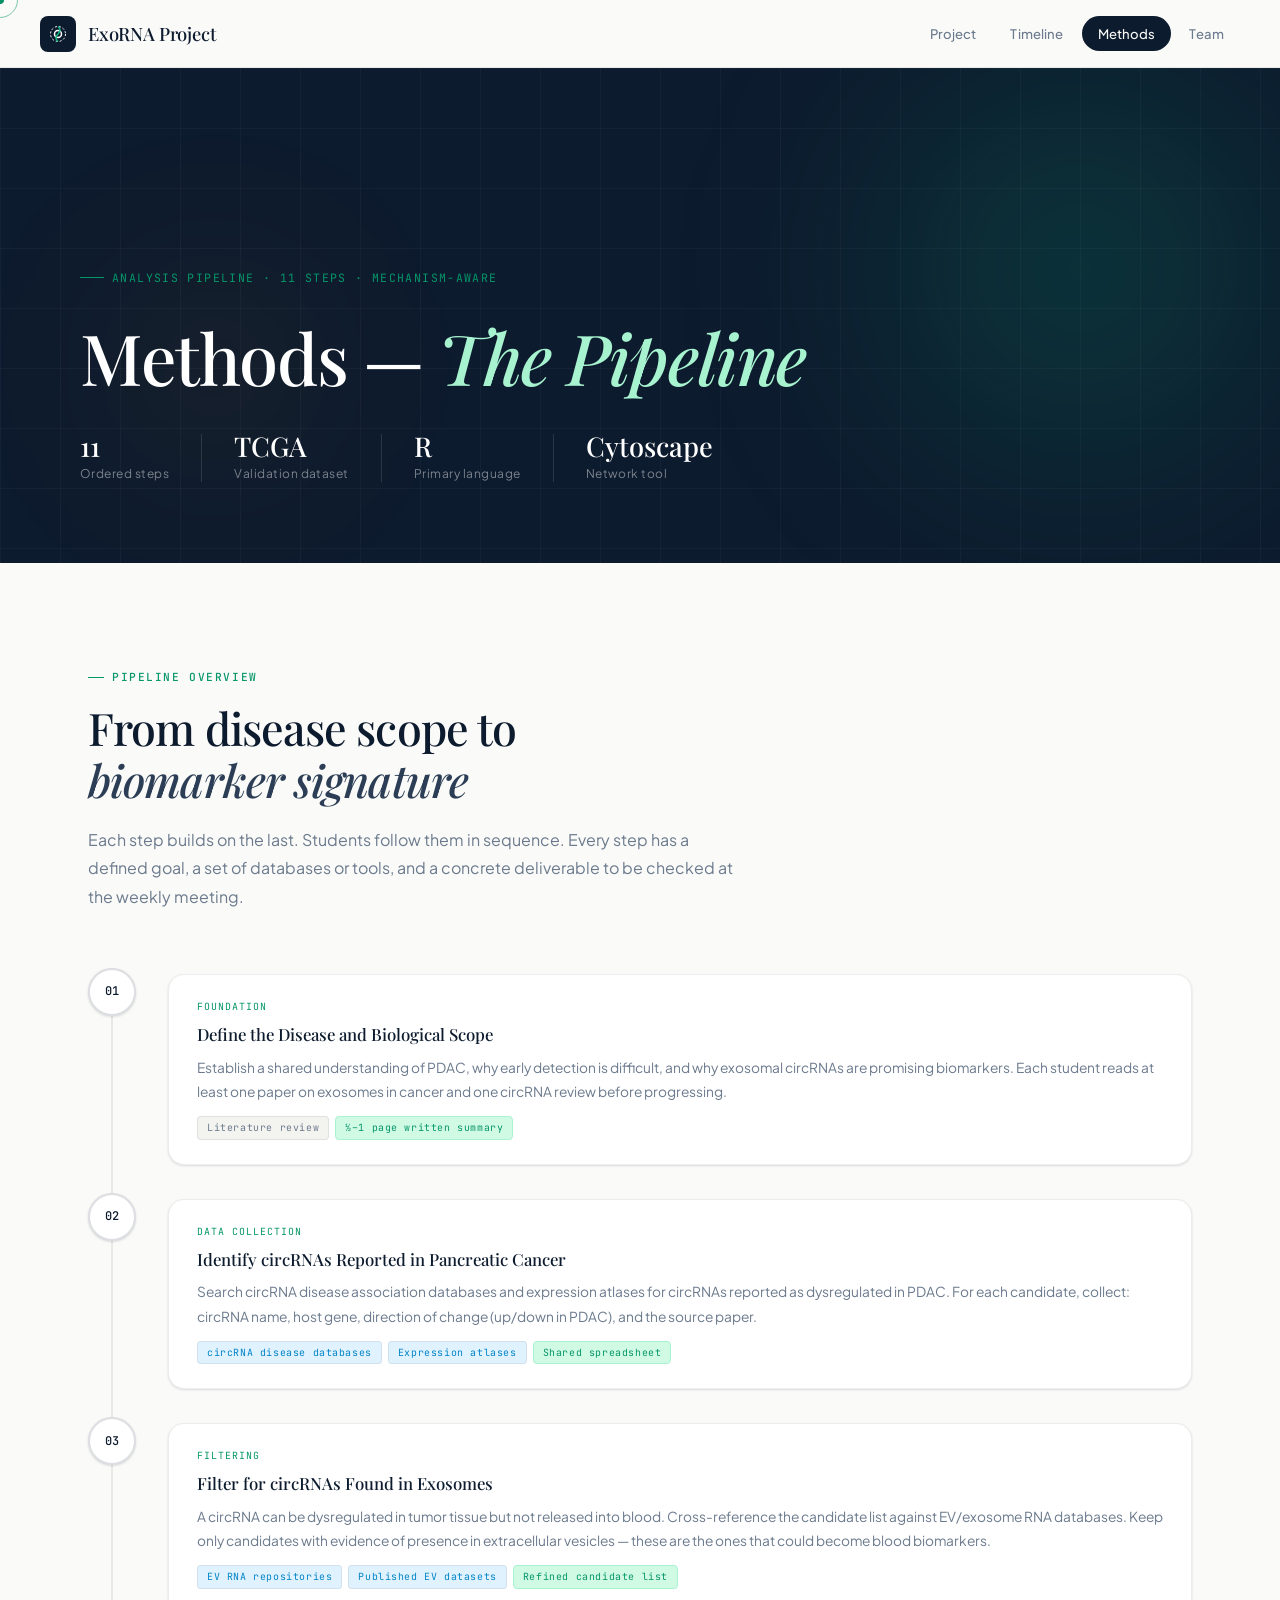
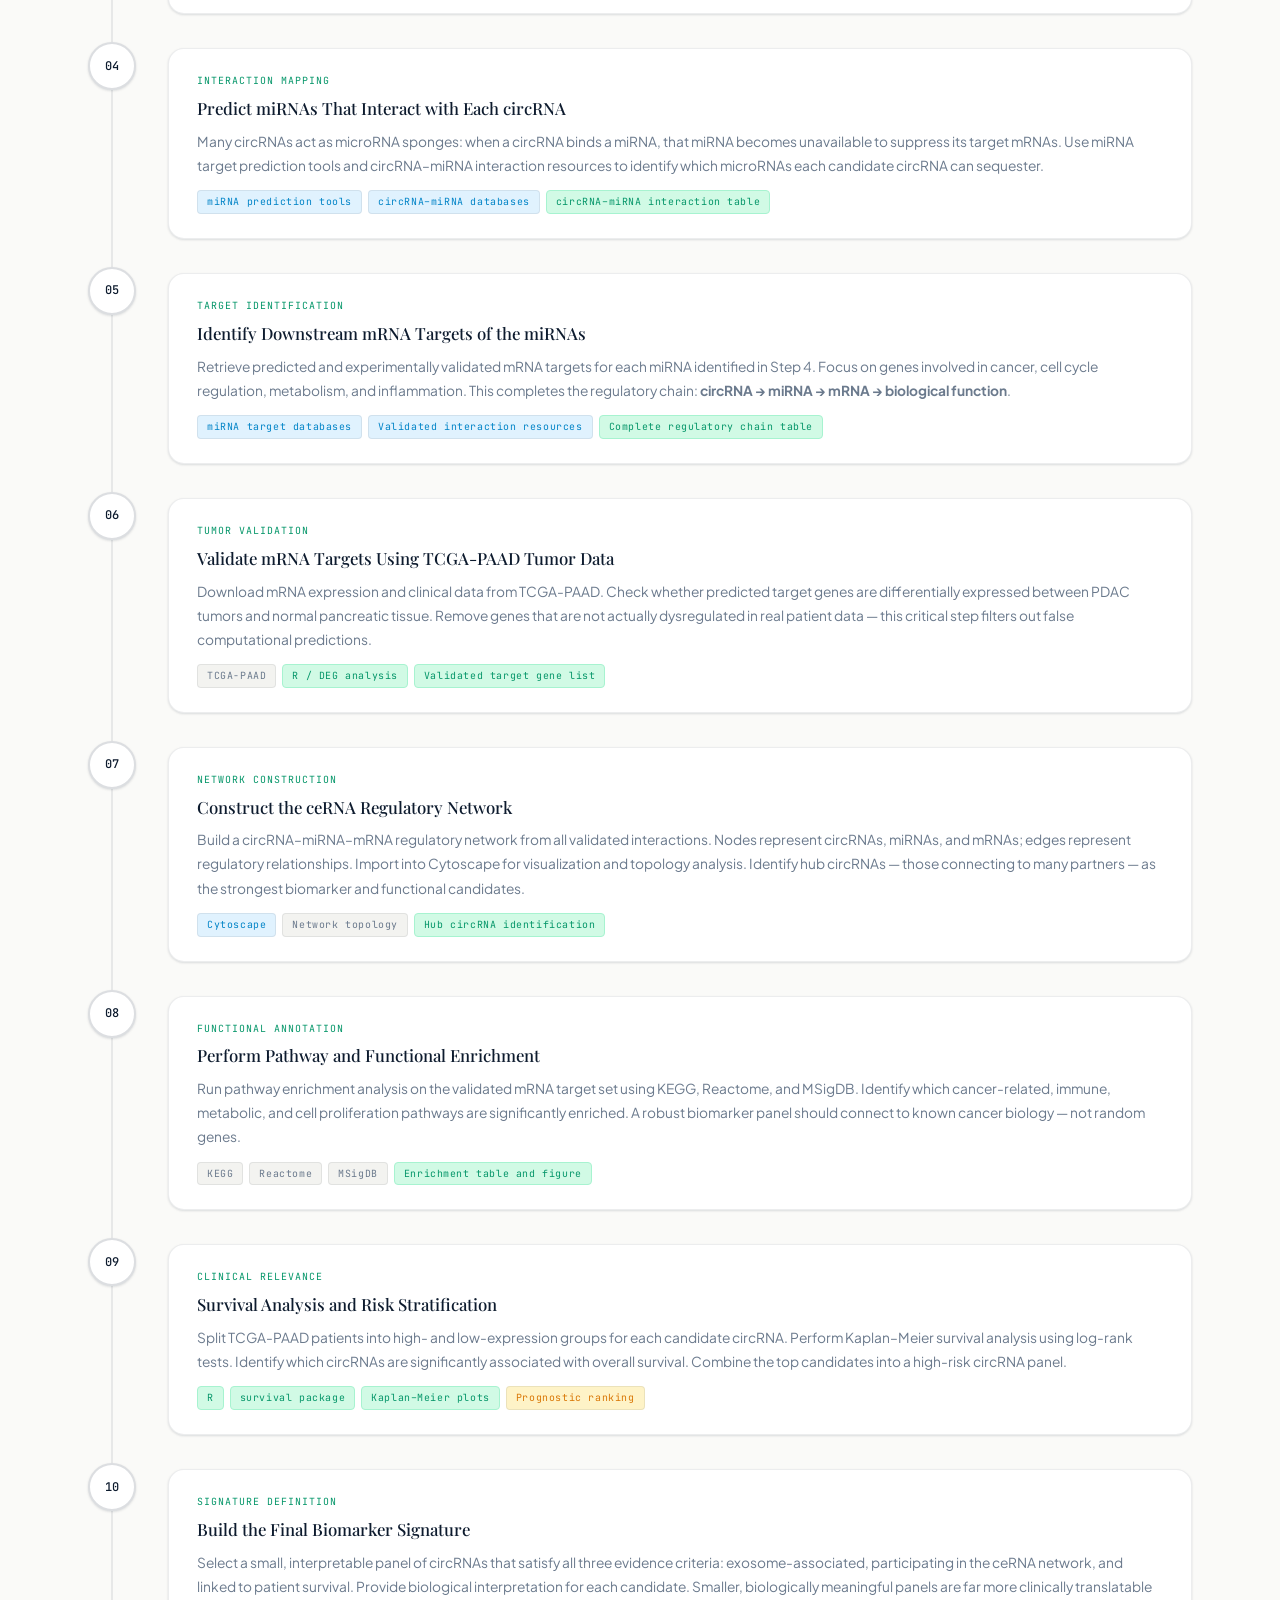
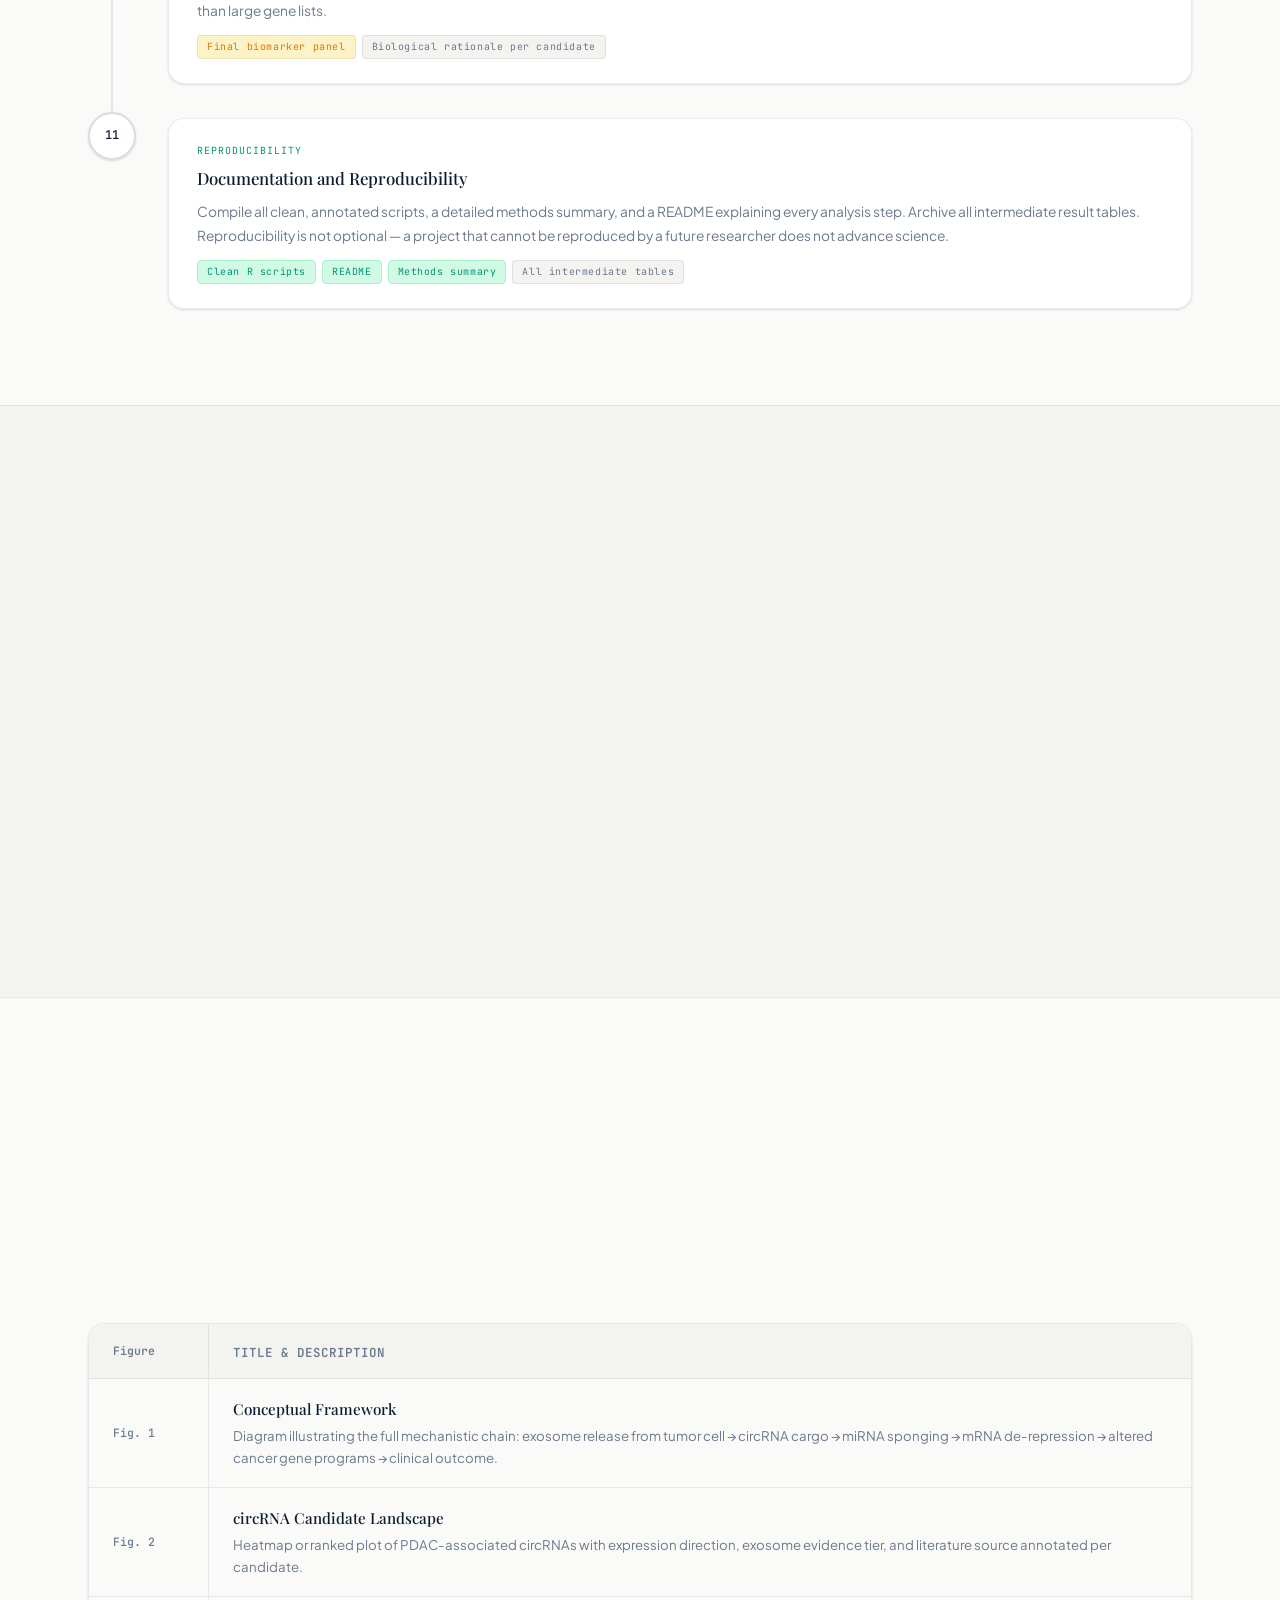
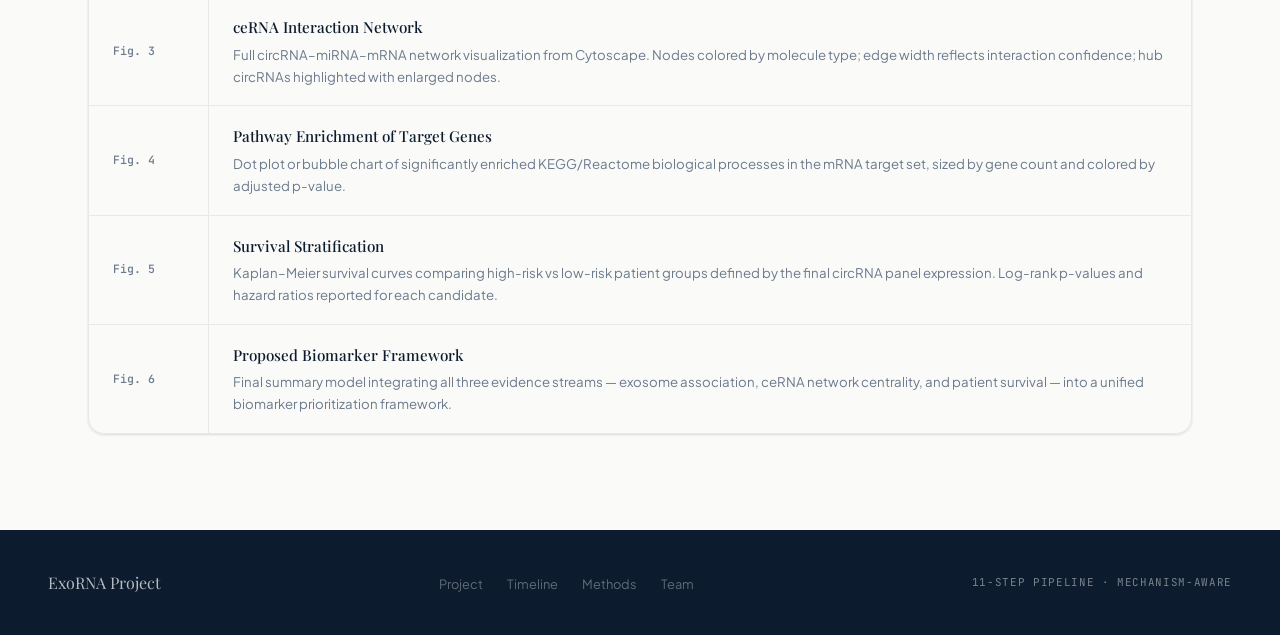
==== methods.html @ 7e692977 "Add files via upload" ====
<!DOCTYPE html>
<html lang="en">
<head>
  <meta charset="UTF-8" />
  <meta name="viewport" content="width=device-width, initial-scale=1.0" />
  <title>ExoRNA — Methods</title>
  <link rel="stylesheet" href="style.css" />
</head>
<body>

<div class="cursor"><div class="cursor-dot" style="position:fixed;"></div></div>
<div class="cursor"><div class="cursor-ring" style="position:fixed;"></div></div>

<nav class="nav">
  <a href="index.html" class="nav-brand">
    <div class="nav-brand-icon">
      <svg viewBox="0 0 18 18" fill="none" xmlns="http://www.w3.org/2000/svg">
        <circle cx="9" cy="9" r="3.5" stroke="white" stroke-width="1.5"/>
        <circle cx="9" cy="9" r="7.5" stroke="white" stroke-width="1" stroke-dasharray="2 2"/>
        <path d="M9 1.5 Q13 5 9 9 Q5 13 9 16.5" stroke="#10b981" stroke-width="1.5" fill="none"/>
      </svg>
    </div>
    ExoRNA Project
  </a>
  <ul class="nav-links">
    <li><a href="index.html">Project</a></li>
    <li><a href="phases.html">Timeline</a></li>
    <li><a href="methods.html">Methods</a></li>
    <li><a href="team.html">Team</a></li>
  </ul>
</nav>

<div class="page">

  <!-- Hero -->
  <div class="hero" style="min-height:55vh;">
    <div class="hero-bg">
      <div class="hero-bg-grid"></div>
      <div class="hero-bg-glow glow-1"></div>
      <div class="hero-bg-glow glow-3"></div>
    </div>
    <div class="hero-content">
      <div class="hero-eyebrow">Analysis Pipeline · 11 Steps · Mechanism-Aware</div>
      <h1>Methods — <em>The Pipeline</em></h1>
      <div class="hero-meta">
        <div class="hero-meta-item"><span class="val">11</span><span class="lbl">Ordered steps</span></div>
        <div class="hero-divider"></div>
        <div class="hero-meta-item"><span class="val">TCGA</span><span class="lbl">Validation dataset</span></div>
        <div class="hero-divider"></div>
        <div class="hero-meta-item"><span class="val">R</span><span class="lbl">Primary language</span></div>
        <div class="hero-divider"></div>
        <div class="hero-meta-item"><span class="val">Cytoscape</span><span class="lbl">Network tool</span></div>
      </div>
    </div>
  </div>

  <!-- Pipeline -->
  <section>
    <div class="container">
      <div class="section-header reveal">
        <div class="section-label">Pipeline Overview</div>
        <h2 class="section-title">From disease scope to<br/><em>biomarker signature</em></h2>
        <p class="section-body">Each step builds on the last. Students follow them in sequence. Every step has a defined goal, a set of databases or tools, and a concrete deliverable to be checked at the weekly meeting.</p>
      </div>

      <div class="pipeline">

        <!-- Step 01 -->
        <div class="pipeline-step">
          <div class="pipeline-left"><div class="step-circle">01</div><div class="step-line"></div></div>
          <div class="pipeline-right reveal">
            <div class="step-content">
              <div class="sc-label">Foundation</div>
              <h4>Define the Disease and Biological Scope</h4>
              <p>Establish a shared understanding of PDAC, why early detection is difficult, and why exosomal circRNAs are promising biomarkers. Each student reads at least one paper on exosomes in cancer and one circRNA review before progressing.</p>
              <div class="step-tools">
                <span class="tag">Literature review</span>
                <span class="tag green">½–1 page written summary</span>
              </div>
            </div>
          </div>
        </div>

        <!-- Step 02 -->
        <div class="pipeline-step">
          <div class="pipeline-left"><div class="step-circle">02</div><div class="step-line"></div></div>
          <div class="pipeline-right reveal">
            <div class="step-content">
              <div class="sc-label">Data Collection</div>
              <h4>Identify circRNAs Reported in Pancreatic Cancer</h4>
              <p>Search circRNA disease association databases and expression atlases for circRNAs reported as dysregulated in PDAC. For each candidate, collect: circRNA name, host gene, direction of change (up/down in PDAC), and the source paper.</p>
              <div class="step-tools">
                <span class="tag blue">circRNA disease databases</span>
                <span class="tag blue">Expression atlases</span>
                <span class="tag green">Shared spreadsheet</span>
              </div>
            </div>
          </div>
        </div>

        <!-- Step 03 -->
        <div class="pipeline-step">
          <div class="pipeline-left"><div class="step-circle">03</div><div class="step-line"></div></div>
          <div class="pipeline-right reveal">
            <div class="step-content">
              <div class="sc-label">Filtering</div>
              <h4>Filter for circRNAs Found in Exosomes</h4>
              <p>A circRNA can be dysregulated in tumor tissue but not released into blood. Cross-reference the candidate list against EV/exosome RNA databases. Keep only candidates with evidence of presence in extracellular vesicles — these are the ones that could become blood biomarkers.</p>
              <div class="step-tools">
                <span class="tag blue">EV RNA repositories</span>
                <span class="tag blue">Published EV datasets</span>
                <span class="tag green">Refined candidate list</span>
              </div>
            </div>
          </div>
        </div>

        <!-- Step 04 -->
        <div class="pipeline-step">
          <div class="pipeline-left"><div class="step-circle">04</div><div class="step-line"></div></div>
          <div class="pipeline-right reveal">
            <div class="step-content">
              <div class="sc-label">Interaction Mapping</div>
              <h4>Predict miRNAs That Interact with Each circRNA</h4>
              <p>Many circRNAs act as microRNA sponges: when a circRNA binds a miRNA, that miRNA becomes unavailable to suppress its target mRNAs. Use miRNA target prediction tools and circRNA–miRNA interaction resources to identify which microRNAs each candidate circRNA can sequester.</p>
              <div class="step-tools">
                <span class="tag blue">miRNA prediction tools</span>
                <span class="tag blue">circRNA–miRNA databases</span>
                <span class="tag green">circRNA–miRNA interaction table</span>
              </div>
            </div>
          </div>
        </div>

        <!-- Step 05 -->
        <div class="pipeline-step">
          <div class="pipeline-left"><div class="step-circle">05</div><div class="step-line"></div></div>
          <div class="pipeline-right reveal">
            <div class="step-content">
              <div class="sc-label">Target Identification</div>
              <h4>Identify Downstream mRNA Targets of the miRNAs</h4>
              <p>Retrieve predicted and experimentally validated mRNA targets for each miRNA identified in Step 4. Focus on genes involved in cancer, cell cycle regulation, metabolism, and inflammation. This completes the regulatory chain: <strong>circRNA → miRNA → mRNA → biological function</strong>.</p>
              <div class="step-tools">
                <span class="tag blue">miRNA target databases</span>
                <span class="tag blue">Validated interaction resources</span>
                <span class="tag green">Complete regulatory chain table</span>
              </div>
            </div>
          </div>
        </div>

        <!-- Step 06 -->
        <div class="pipeline-step">
          <div class="pipeline-left"><div class="step-circle">06</div><div class="step-line"></div></div>
          <div class="pipeline-right reveal">
            <div class="step-content">
              <div class="sc-label">Tumor Validation</div>
              <h4>Validate mRNA Targets Using TCGA-PAAD Tumor Data</h4>
              <p>Download mRNA expression and clinical data from TCGA-PAAD. Check whether predicted target genes are differentially expressed between PDAC tumors and normal pancreatic tissue. Remove genes that are not actually dysregulated in real patient data — this critical step filters out false computational predictions.</p>
              <div class="step-tools">
                <span class="tag">TCGA-PAAD</span>
                <span class="tag green">R / DEG analysis</span>
                <span class="tag green">Validated target gene list</span>
              </div>
            </div>
          </div>
        </div>

        <!-- Step 07 -->
        <div class="pipeline-step">
          <div class="pipeline-left"><div class="step-circle">07</div><div class="step-line"></div></div>
          <div class="pipeline-right reveal">
            <div class="step-content">
              <div class="sc-label">Network Construction</div>
              <h4>Construct the ceRNA Regulatory Network</h4>
              <p>Build a circRNA–miRNA–mRNA regulatory network from all validated interactions. Nodes represent circRNAs, miRNAs, and mRNAs; edges represent regulatory relationships. Import into Cytoscape for visualization and topology analysis. Identify hub circRNAs — those connecting to many partners — as the strongest biomarker and functional candidates.</p>
              <div class="step-tools">
                <span class="tag blue">Cytoscape</span>
                <span class="tag">Network topology</span>
                <span class="tag green">Hub circRNA identification</span>
              </div>
            </div>
          </div>
        </div>

        <!-- Step 08 -->
        <div class="pipeline-step">
          <div class="pipeline-left"><div class="step-circle">08</div><div class="step-line"></div></div>
          <div class="pipeline-right reveal">
            <div class="step-content">
              <div class="sc-label">Functional Annotation</div>
              <h4>Perform Pathway and Functional Enrichment</h4>
              <p>Run pathway enrichment analysis on the validated mRNA target set using KEGG, Reactome, and MSigDB. Identify which cancer-related, immune, metabolic, and cell proliferation pathways are significantly enriched. A robust biomarker panel should connect to known cancer biology — not random genes.</p>
              <div class="step-tools">
                <span class="tag">KEGG</span>
                <span class="tag">Reactome</span>
                <span class="tag">MSigDB</span>
                <span class="tag green">Enrichment table and figure</span>
              </div>
            </div>
          </div>
        </div>

        <!-- Step 09 -->
        <div class="pipeline-step">
          <div class="pipeline-left"><div class="step-circle">09</div><div class="step-line"></div></div>
          <div class="pipeline-right reveal">
            <div class="step-content">
              <div class="sc-label">Clinical Relevance</div>
              <h4>Survival Analysis and Risk Stratification</h4>
              <p>Split TCGA-PAAD patients into high- and low-expression groups for each candidate circRNA. Perform Kaplan–Meier survival analysis using log-rank tests. Identify which circRNAs are significantly associated with overall survival. Combine the top candidates into a high-risk circRNA panel.</p>
              <div class="step-tools">
                <span class="tag green">R</span>
                <span class="tag green">survival package</span>
                <span class="tag green">Kaplan–Meier plots</span>
                <span class="tag gold">Prognostic ranking</span>
              </div>
            </div>
          </div>
        </div>

        <!-- Step 10 -->
        <div class="pipeline-step">
          <div class="pipeline-left"><div class="step-circle">10</div><div class="step-line"></div></div>
          <div class="pipeline-right reveal">
            <div class="step-content">
              <div class="sc-label">Signature Definition</div>
              <h4>Build the Final Biomarker Signature</h4>
              <p>Select a small, interpretable panel of circRNAs that satisfy all three evidence criteria: exosome-associated, participating in the ceRNA network, and linked to patient survival. Provide biological interpretation for each candidate. Smaller, biologically meaningful panels are far more clinically translatable than large gene lists.</p>
              <div class="step-tools">
                <span class="tag gold">Final biomarker panel</span>
                <span class="tag">Biological rationale per candidate</span>
              </div>
            </div>
          </div>
        </div>

        <!-- Step 11 -->
        <div class="pipeline-step">
          <div class="pipeline-left"><div class="step-circle">11</div><div class="step-line" style="display:none;"></div></div>
          <div class="pipeline-right reveal" style="padding-bottom:0;">
            <div class="step-content">
              <div class="sc-label">Reproducibility</div>
              <h4>Documentation and Reproducibility</h4>
              <p>Compile all clean, annotated scripts, a detailed methods summary, and a README explaining every analysis step. Archive all intermediate result tables. Reproducibility is not optional — a project that cannot be reproduced by a future researcher does not advance science.</p>
              <div class="step-tools">
                <span class="tag green">Clean R scripts</span>
                <span class="tag green">README</span>
                <span class="tag green">Methods summary</span>
                <span class="tag">All intermediate tables</span>
              </div>
            </div>
          </div>
        </div>

      </div><!-- /pipeline -->
    </div>
  </section>

  <!-- Tools -->
  <section style="background:var(--paper-2);">
    <div class="container">
      <div class="section-header reveal">
        <div class="section-label">Tools & Software</div>
        <h2 class="section-title">The analytical stack</h2>
      </div>
      <div class="tools-grid reveal">
        <div class="tool-card"><div class="tool-name">R + tidyverse</div><div class="tool-desc">Core analysis language for data wrangling, statistics, and plotting</div></div>
        <div class="tool-card"><div class="tool-name">R / survival</div><div class="tool-desc">Kaplan–Meier curves and log-rank survival statistical tests</div></div>
        <div class="tool-card"><div class="tool-name">Cytoscape</div><div class="tool-desc">Network visualization, layout, and topology analysis</div></div>
        <div class="tool-card"><div class="tool-name">ggplot2</div><div class="tool-desc">Publication-quality data visualizations and statistical figures</div></div>
        <div class="tool-card"><div class="tool-name">ComplexHeatmap</div><div class="tool-desc">Heatmaps for circRNA expression and candidate landscapes</div></div>
        <div class="tool-card"><div class="tool-name">KEGG / Reactome</div><div class="tool-desc">Pathway and functional gene set enrichment databases</div></div>
        <div class="tool-card"><div class="tool-name">MSigDB</div><div class="tool-desc">Curated hallmark gene set resource for enrichment analysis</div></div>
        <div class="tool-card"><div class="tool-name">TCGA-PAAD</div><div class="tool-desc">Patient mRNA expression and clinical outcome data for validation</div></div>
      </div>
    </div>
  </section>

  <!-- Figure plan -->
  <section>
    <div class="container">
      <div class="section-header reveal">
        <div class="section-label">Manuscript Outline</div>
        <h2 class="section-title">Figure-by-figure plan</h2>
        <p class="section-body">Each figure maps directly to a pipeline step. The narrative arc runs from conceptual overview to clinical relevance.</p>
      </div>

      <div class="figure-table reveal">
        <div class="figure-row">
          <div class="figure-label" style="font-weight:600; color:var(--ink-muted);">Figure</div>
          <div class="figure-content" style="background:var(--paper-2); padding:14px 24px;"><span style="font-size:0.78rem; font-weight:600; color:var(--ink-muted); font-family:var(--mono); letter-spacing:0.08em;">TITLE & DESCRIPTION</span></div>
        </div>
        <div class="figure-row">
          <div class="figure-label">Fig. 1</div>
          <div class="figure-content">
            <h4>Conceptual Framework</h4>
            <p>Diagram illustrating the full mechanistic chain: exosome release from tumor cell → circRNA cargo → miRNA sponging → mRNA de-repression → altered cancer gene programs → clinical outcome.</p>
          </div>
        </div>
        <div class="figure-row">
          <div class="figure-label">Fig. 2</div>
          <div class="figure-content">
            <h4>circRNA Candidate Landscape</h4>
            <p>Heatmap or ranked plot of PDAC-associated circRNAs with expression direction, exosome evidence tier, and literature source annotated per candidate.</p>
          </div>
        </div>
        <div class="figure-row">
          <div class="figure-label">Fig. 3</div>
          <div class="figure-content">
            <h4>ceRNA Interaction Network</h4>
            <p>Full circRNA–miRNA–mRNA network visualization from Cytoscape. Nodes colored by molecule type; edge width reflects interaction confidence; hub circRNAs highlighted with enlarged nodes.</p>
          </div>
        </div>
        <div class="figure-row">
          <div class="figure-label">Fig. 4</div>
          <div class="figure-content">
            <h4>Pathway Enrichment of Target Genes</h4>
            <p>Dot plot or bubble chart of significantly enriched KEGG/Reactome biological processes in the mRNA target set, sized by gene count and colored by adjusted p-value.</p>
          </div>
        </div>
        <div class="figure-row">
          <div class="figure-label">Fig. 5</div>
          <div class="figure-content">
            <h4>Survival Stratification</h4>
            <p>Kaplan–Meier survival curves comparing high-risk vs low-risk patient groups defined by the final circRNA panel expression. Log-rank p-values and hazard ratios reported for each candidate.</p>
          </div>
        </div>
        <div class="figure-row">
          <div class="figure-label">Fig. 6</div>
          <div class="figure-content">
            <h4>Proposed Biomarker Framework</h4>
            <p>Final summary model integrating all three evidence streams — exosome association, ceRNA network centrality, and patient survival — into a unified biomarker prioritization framework.</p>
          </div>
        </div>
      </div>
    </div>
  </section>

</div>

<footer>
  <span class="foot-brand">ExoRNA Project</span>
  <ul class="foot-links">
    <li><a href="index.html">Project</a></li>
    <li><a href="phases.html">Timeline</a></li>
    <li><a href="methods.html">Methods</a></li>
    <li><a href="team.html">Team</a></li>
  </ul>
  <span class="foot-copy">11-STEP PIPELINE · MECHANISM-AWARE</span>
</footer>

<script src="main.js"></script>
</body>
</html>
---- style.css ----
@import url('https://fonts.googleapis.com/css2?family=Playfair+Display:ital,wght@0,400;0,500;0,700;1,400;1,500&family=Plus+Jakarta+Sans:wght@300;400;500;600;700&family=JetBrains+Mono:wght@400;500&display=swap');

/* ══════════════════════════════════════════════════════════════
   DESIGN SYSTEM
══════════════════════════════════════════════════════════════ */
:root {
  /* Palette */
  --ink:        #0d1b2e;
  --ink-soft:   #2c3e55;
  --ink-muted:  #6b7a8d;
  --ink-ghost:  #a8b4c0;

  --paper:      #fafaf8;
  --paper-2:    #f3f3f0;
  --paper-3:    #e9e9e5;

  --emerald:    #059669;
  --emerald-lt: #d1fae5;
  --emerald-md: #a7f3d0;

  --sky:        #0284c7;
  --sky-lt:     #e0f2fe;

  --amber:      #d97706;
  --amber-lt:   #fef3c7;

  --red:        #dc2626;

  --border:     rgba(13,27,46,0.08);
  --border-md:  rgba(13,27,46,0.14);
  --shadow-sm:  0 1px 3px rgba(13,27,46,0.08), 0 1px 2px rgba(13,27,46,0.06);
  --shadow-md:  0 4px 16px rgba(13,27,46,0.10), 0 2px 4px rgba(13,27,46,0.06);
  --shadow-lg:  0 20px 60px rgba(13,27,46,0.12), 0 8px 20px rgba(13,27,46,0.08);
  --shadow-xl:  0 32px 80px rgba(13,27,46,0.16);

  /* Type */
  --serif:  'Playfair Display', Georgia, 'Times New Roman', serif;
  --sans:   'Plus Jakarta Sans', system-ui, sans-serif;
  --mono:   'JetBrains Mono', monospace;

  /* Layout */
  --max:    1200px;
  --r:      10px;
  --r-sm:   6px;
  --r-lg:   16px;
  --r-xl:   24px;
}

/* ══════════════════════════════════════════════════════════════
   RESET
══════════════════════════════════════════════════════════════ */
*, *::before, *::after { box-sizing: border-box; margin: 0; padding: 0; }
html { scroll-behavior: smooth; font-size: 16px; }
body {
  font-family: var(--sans);
  background: var(--paper);
  color: var(--ink);
  line-height: 1.6;
  -webkit-font-smoothing: antialiased;
  overflow-x: hidden;
}
img { max-width: 100%; display: block; }
a { color: inherit; text-decoration: none; }

/* ══════════════════════════════════════════════════════════════
   CUSTOM CURSOR
══════════════════════════════════════════════════════════════ */
body { cursor: none; }
.cursor {
  position: fixed;
  pointer-events: none;
  z-index: 9999;
  mix-blend-mode: multiply;
}
.cursor-dot {
  width: 8px; height: 8px;
  background: var(--emerald);
  border-radius: 50%;
  transform: translate(-50%, -50%);
  transition: transform .1s;
}
.cursor-ring {
  width: 36px; height: 36px;
  border: 1.5px solid var(--emerald);
  border-radius: 50%;
  transform: translate(-50%, -50%);
  opacity: 0.5;
  transition: transform .18s ease, width .18s, height .18s, opacity .18s;
}
.cursor-ring.hover {
  width: 56px; height: 56px;
  opacity: 0.25;
}
@media (pointer: coarse) {
  body { cursor: auto; }
  .cursor { display: none; }
}

/* ══════════════════════════════════════════════════════════════
   NAVIGATION
══════════════════════════════════════════════════════════════ */
.nav {
  position: fixed;
  inset: 0 0 auto 0;
  z-index: 500;
  display: flex;
  align-items: center;
  justify-content: space-between;
  height: 68px;
  padding: 0 40px;
  background: rgba(250,250,248,0.85);
  backdrop-filter: blur(20px) saturate(180%);
  border-bottom: 1px solid var(--border);
  transition: box-shadow .3s;
}
.nav.scrolled { box-shadow: var(--shadow-sm); }

.nav-brand {
  display: flex;
  align-items: center;
  gap: 12px;
  font-family: var(--serif);
  font-size: 1.15rem;
  font-weight: 500;
  color: var(--ink);
  letter-spacing: -0.01em;
}
.nav-brand-icon {
  width: 36px; height: 36px;
  background: var(--ink);
  border-radius: 8px;
  display: flex;
  align-items: center;
  justify-content: center;
  flex-shrink: 0;
}
.nav-brand-icon svg { width: 18px; height: 18px; }

.nav-links {
  display: flex;
  list-style: none;
  gap: 2px;
}
.nav-links a {
  display: block;
  font-size: 0.82rem;
  font-weight: 500;
  color: var(--ink-muted);
  padding: 7px 16px;
  border-radius: 100px;
  transition: color .2s, background .2s;
  letter-spacing: 0.01em;
}
.nav-links a:hover { color: var(--ink); background: var(--paper-2); }
.nav-links a.active {
  color: var(--ink);
  background: var(--ink);
  color: var(--paper);
}

/* ══════════════════════════════════════════════════════════════
   PAGE WRAPPER
══════════════════════════════════════════════════════════════ */
.page { padding-top: 68px; }

/* ══════════════════════════════════════════════════════════════
   HERO
══════════════════════════════════════════════════════════════ */
.hero {
  position: relative;
  overflow: hidden;
  background: var(--ink);
  min-height: 88vh;
  display: flex;
  flex-direction: column;
  justify-content: flex-end;
  padding: 80px 80px 80px;
}

/* SVG background pattern */
.hero-bg {
  position: absolute;
  inset: 0;
  overflow: hidden;
}
.hero-bg-grid {
  position: absolute;
  inset: 0;
  background-image:
    linear-gradient(rgba(255,255,255,0.03) 1px, transparent 1px),
    linear-gradient(90deg, rgba(255,255,255,0.03) 1px, transparent 1px);
  background-size: 60px 60px;
}
.hero-bg-glow {
  position: absolute;
  border-radius: 50%;
  filter: blur(80px);
  pointer-events: none;
}
.glow-1 {
  width: 600px; height: 600px;
  background: radial-gradient(circle, rgba(5,150,105,0.25) 0%, transparent 70%);
  top: -100px; right: -100px;
}
.glow-2 {
  width: 400px; height: 400px;
  background: radial-gradient(circle, rgba(2,132,199,0.15) 0%, transparent 70%);
  bottom: 0; left: 20%;
}
.glow-3 {
  width: 300px; height: 300px;
  background: radial-gradient(circle, rgba(217,119,6,0.1) 0%, transparent 70%);
  top: 30%; left: 5%;
}

.hero-content {
  position: relative;
  z-index: 2;
  max-width: var(--max);
}

.hero-eyebrow {
  display: inline-flex;
  align-items: center;
  gap: 8px;
  font-family: var(--mono);
  font-size: 0.72rem;
  color: var(--emerald);
  letter-spacing: 0.12em;
  text-transform: uppercase;
  margin-bottom: 32px;
}
.hero-eyebrow::before {
  content: '';
  width: 24px; height: 1px;
  background: var(--emerald);
}

.hero h1 {
  font-family: var(--serif);
  font-size: clamp(2.6rem, 5.5vw, 5rem);
  font-weight: 500;
  color: #fff;
  line-height: 1.1;
  letter-spacing: -0.02em;
  max-width: 900px;
  margin-bottom: 36px;
}
.hero h1 em {
  font-style: italic;
  color: var(--emerald-md);
}

.hero-meta {
  display: flex;
  align-items: center;
  gap: 32px;
  flex-wrap: wrap;
}

.hero-meta-item {
  display: flex;
  flex-direction: column;
  gap: 4px;
}
.hero-meta-item .val {
  font-family: var(--serif);
  font-size: 1.7rem;
  font-weight: 500;
  color: #fff;
  line-height: 1;
}
.hero-meta-item .lbl {
  font-size: 0.75rem;
  color: rgba(255,255,255,0.45);
  letter-spacing: 0.04em;
}

.hero-divider {
  width: 1px; height: 48px;
  background: rgba(255,255,255,0.12);
}

.hero-cta {
  margin-left: auto;
  display: flex;
  gap: 12px;
  align-items: center;
}

.btn {
  display: inline-flex;
  align-items: center;
  gap: 8px;
  font-family: var(--sans);
  font-size: 0.85rem;
  font-weight: 600;
  padding: 12px 24px;
  border-radius: 100px;
  cursor: pointer;
  border: none;
  transition: transform .2s, box-shadow .2s, opacity .2s;
  letter-spacing: 0.01em;
  text-decoration: none;
}
.btn:hover { transform: translateY(-2px); }
.btn-primary {
  background: var(--emerald);
  color: #fff;
  box-shadow: 0 4px 20px rgba(5,150,105,0.35);
}
.btn-primary:hover { box-shadow: 0 8px 30px rgba(5,150,105,0.45); }
.btn-ghost {
  background: rgba(255,255,255,0.1);
  color: #fff;
  border: 1px solid rgba(255,255,255,0.15);
  backdrop-filter: blur(8px);
}
.btn-ghost:hover { background: rgba(255,255,255,0.15); }

/* ══════════════════════════════════════════════════════════════
   SECTION LAYOUT
══════════════════════════════════════════════════════════════ */
.container {
  max-width: var(--max);
  margin: 0 auto;
  padding: 0 48px;
}

section {
  padding: 96px 0;
}
section + section {
  border-top: 1px solid var(--border);
}

.section-header {
  margin-bottom: 56px;
}
.section-label {
  display: inline-flex;
  align-items: center;
  gap: 8px;
  font-family: var(--mono);
  font-size: 0.7rem;
  font-weight: 500;
  color: var(--emerald);
  letter-spacing: 0.14em;
  text-transform: uppercase;
  margin-bottom: 16px;
}
.section-label::before {
  content: '';
  display: block;
  width: 16px; height: 1px;
  background: var(--emerald);
}
.section-title {
  font-family: var(--serif);
  font-size: clamp(1.9rem, 3.5vw, 2.8rem);
  font-weight: 500;
  color: var(--ink);
  line-height: 1.15;
  letter-spacing: -0.02em;
  margin-bottom: 20px;
}
.section-title em { font-style: italic; color: var(--ink-soft); }
.section-body {
  font-size: 1rem;
  color: var(--ink-muted);
  line-height: 1.8;
  max-width: 660px;
}
.section-body p + p { margin-top: 1em; }

/* ══════════════════════════════════════════════════════════════
   CARDS
══════════════════════════════════════════════════════════════ */
.card-grid-2 {
  display: grid;
  grid-template-columns: 1fr 1fr;
  gap: 20px;
}
.card-grid-3 {
  display: grid;
  grid-template-columns: repeat(3, 1fr);
  gap: 20px;
}
.card-grid-4 {
  display: grid;
  grid-template-columns: repeat(4, 1fr);
  gap: 16px;
}

.card {
  background: #fff;
  border: 1px solid var(--border);
  border-radius: var(--r-lg);
  padding: 32px;
  box-shadow: var(--shadow-sm);
  transition: box-shadow .25s, transform .25s, border-color .25s;
}
.card:hover {
  box-shadow: var(--shadow-md);
  transform: translateY(-3px);
  border-color: var(--border-md);
}

.card-icon {
  width: 44px; height: 44px;
  background: var(--paper-2);
  border-radius: var(--r);
  display: flex;
  align-items: center;
  justify-content: center;
  font-size: 1.3rem;
  margin-bottom: 20px;
  border: 1px solid var(--border);
}
.card h3 {
  font-family: var(--serif);
  font-size: 1.15rem;
  font-weight: 500;
  color: var(--ink);
  margin-bottom: 10px;
  letter-spacing: -0.01em;
}
.card p {
  font-size: 0.88rem;
  color: var(--ink-muted);
  line-height: 1.75;
}

/* ══════════════════════════════════════════════════════════════
   SPECIFIC SECTION: LAYMAN QUESTION
══════════════════════════════════════════════════════════════ */
.question-section {
  background: var(--ink);
  color: #fff;
}
.question-section .section-label { color: var(--emerald-md); }
.question-section .section-label::before { background: var(--emerald-md); }
.question-section .section-title { color: #fff; }
.question-section .section-body { color: rgba(255,255,255,0.6); max-width: 800px; }
.question-section .section-body strong { color: #fff; }

.pull-quote {
  font-family: var(--serif);
  font-size: clamp(1.3rem, 2.5vw, 1.8rem);
  font-style: italic;
  color: var(--emerald-md);
  line-height: 1.5;
  border-left: 3px solid var(--emerald);
  padding-left: 28px;
  margin: 40px 0;
  max-width: 760px;
}

/* ══════════════════════════════════════════════════════════════
   AIMS
══════════════════════════════════════════════════════════════ */
.aims-list {
  display: flex;
  flex-direction: column;
  gap: 16px;
  margin-top: 40px;
}
.aim-card {
  background: #fff;
  border: 1px solid var(--border);
  border-radius: var(--r-lg);
  padding: 28px 32px;
  display: grid;
  grid-template-columns: 100px 1fr;
  gap: 28px;
  align-items: start;
  box-shadow: var(--shadow-sm);
  transition: box-shadow .25s, transform .25s;
}
.aim-card:hover { box-shadow: var(--shadow-md); transform: translateY(-2px); }
.aim-num-block {
  display: flex;
  flex-direction: column;
  align-items: flex-start;
  gap: 6px;
  padding-top: 2px;
}
.aim-counter {
  font-family: var(--mono);
  font-size: 0.65rem;
  color: var(--ink-ghost);
  letter-spacing: 0.1em;
  text-transform: uppercase;
}
.aim-label {
  font-family: var(--serif);
  font-size: 1.5rem;
  font-weight: 500;
  color: var(--emerald);
  line-height: 1;
}
.aim-divider {
  width: 100%;
  height: 1px;
  background: var(--border);
  margin: 4px 0;
}
.aim-body h4 {
  font-family: var(--serif);
  font-size: 1.1rem;
  font-weight: 500;
  color: var(--ink);
  margin-bottom: 8px;
  letter-spacing: -0.01em;
}
.aim-hyp {
  display: inline-block;
  font-family: var(--mono);
  font-size: 0.65rem;
  letter-spacing: 0.08em;
  text-transform: uppercase;
  color: var(--emerald);
  background: var(--emerald-lt);
  border-radius: 4px;
  padding: 2px 8px;
  margin-bottom: 8px;
}
.aim-body p {
  font-size: 0.9rem;
  color: var(--ink-muted);
  line-height: 1.75;
}

/* ══════════════════════════════════════════════════════════════
   REFERENCES
══════════════════════════════════════════════════════════════ */
.ref-list {
  display: flex;
  flex-direction: column;
  gap: 0;
  margin-top: 32px;
}
.ref-item {
  display: flex;
  align-items: center;
  gap: 20px;
  padding: 18px 0;
  border-bottom: 1px solid var(--border);
}
.ref-item:last-child { border-bottom: none; }
.ref-tag {
  font-family: var(--mono);
  font-size: 0.65rem;
  letter-spacing: 0.08em;
  text-transform: uppercase;
  padding: 3px 10px;
  border-radius: 4px;
  flex-shrink: 0;
  min-width: 80px;
  text-align: center;
}
.ref-tag.ev   { background: var(--sky-lt);   color: var(--sky); }
.ref-tag.rna  { background: var(--emerald-lt); color: var(--emerald); }
.ref-tag.circ { background: var(--amber-lt);  color: var(--amber); }
.ref-title { font-size: 0.9rem; font-weight: 500; color: var(--ink); flex: 1; }
.ref-link {
  font-family: var(--mono);
  font-size: 0.72rem;
  color: var(--sky);
  text-decoration: underline;
  flex-shrink: 0;
}
.ref-link:hover { opacity: .7; }

/* ══════════════════════════════════════════════════════════════
   OUTCOMES
══════════════════════════════════════════════════════════════ */
.outcomes-grid {
  display: grid;
  grid-template-columns: repeat(2, 1fr);
  gap: 20px;
  margin-top: 40px;
}
.outcome-card {
  background: #fff;
  border: 1px solid var(--border);
  border-radius: var(--r-lg);
  padding: 28px 32px;
  box-shadow: var(--shadow-sm);
  transition: box-shadow .25s, transform .25s;
}
.outcome-card:hover { box-shadow: var(--shadow-md); transform: translateY(-2px); }
.outcome-number {
  font-family: var(--serif);
  font-size: 2.8rem;
  font-weight: 400;
  color: var(--paper-3);
  line-height: 1;
  margin-bottom: 4px;
}
.outcome-card h3 {
  font-family: var(--serif);
  font-size: 1.05rem;
  font-weight: 500;
  color: var(--ink);
  margin-bottom: 8px;
}
.outcome-card p {
  font-size: 0.85rem;
  color: var(--ink-muted);
  line-height: 1.7;
}

/* ══════════════════════════════════════════════════════════════
   PHASES PAGE
══════════════════════════════════════════════════════════════ */
.phases-nav {
  display: flex;
  gap: 8px;
  margin-bottom: 60px;
  flex-wrap: wrap;
}
.phase-pill {
  display: inline-flex;
  align-items: center;
  gap: 8px;
  font-size: 0.82rem;
  font-weight: 600;
  padding: 9px 18px;
  border-radius: 100px;
  border: 1.5px solid var(--border-md);
  color: var(--ink-muted);
  cursor: pointer;
  transition: all .2s;
  background: #fff;
}
.phase-pill.active {
  background: var(--ink);
  color: #fff;
  border-color: var(--ink);
}
.phase-pill .dot {
  width: 7px; height: 7px;
  border-radius: 50%;
  background: currentColor;
  opacity: 0.5;
}
.phase-pill.active .dot { opacity: 1; background: var(--emerald); }

.phase-block {
  display: none;
}
.phase-block.active {
  display: block;
  animation: fadeSlide .35s ease;
}
@keyframes fadeSlide {
  from { opacity: 0; transform: translateY(12px); }
  to   { opacity: 1; transform: translateY(0); }
}

.phase-header-card {
  background: var(--ink);
  border-radius: var(--r-xl);
  padding: 40px 48px;
  display: grid;
  grid-template-columns: 1fr auto;
  gap: 32px;
  align-items: center;
  margin-bottom: 28px;
  position: relative;
  overflow: hidden;
}
.phase-header-card::before {
  content: '';
  position: absolute;
  width: 300px; height: 300px;
  background: radial-gradient(circle, rgba(5,150,105,0.2) 0%, transparent 70%);
  top: -100px; right: -50px;
  border-radius: 50%;
}
.phc-label {
  font-family: var(--mono);
  font-size: 0.7rem;
  color: var(--emerald-md);
  letter-spacing: 0.12em;
  text-transform: uppercase;
  margin-bottom: 10px;
}
.phc-title {
  font-family: var(--serif);
  font-size: 1.8rem;
  font-weight: 500;
  color: #fff;
  letter-spacing: -0.02em;
}
.phc-weeks {
  text-align: right;
}
.phc-weeks .wval {
  font-family: var(--serif);
  font-size: 3rem;
  font-weight: 400;
  color: rgba(255,255,255,0.2);
  line-height: 1;
}
.phc-weeks .wlbl {
  font-family: var(--mono);
  font-size: 0.65rem;
  color: rgba(255,255,255,0.35);
  letter-spacing: 0.1em;
  text-transform: uppercase;
}

.week-grid {
  display: grid;
  grid-template-columns: repeat(auto-fill, minmax(280px, 1fr));
  gap: 16px;
}
.week-card {
  background: #fff;
  border: 1px solid var(--border);
  border-radius: var(--r-lg);
  padding: 24px 28px;
  box-shadow: var(--shadow-sm);
  transition: box-shadow .2s, transform .2s;
}
.week-card:hover { box-shadow: var(--shadow-md); transform: translateY(-2px); }
.wc-num {
  font-family: var(--mono);
  font-size: 0.65rem;
  color: var(--ink-ghost);
  letter-spacing: 0.1em;
  text-transform: uppercase;
  margin-bottom: 8px;
}
.wc-title {
  font-family: var(--serif);
  font-size: 1rem;
  font-weight: 500;
  color: var(--ink);
  margin-bottom: 10px;
  line-height: 1.3;
}
.wc-body {
  font-size: 0.83rem;
  color: var(--ink-muted);
  line-height: 1.7;
}
.wc-tags {
  display: flex;
  flex-wrap: wrap;
  gap: 6px;
  margin-top: 14px;
}
.tag {
  font-family: var(--mono);
  font-size: 0.62rem;
  letter-spacing: 0.06em;
  padding: 3px 9px;
  border-radius: 4px;
  background: var(--paper-2);
  color: var(--ink-muted);
  border: 1px solid var(--border);
}
.tag.green { background: var(--emerald-lt); color: var(--emerald); border-color: var(--emerald-md); }
.tag.gold { background: var(--amber-lt); color: var(--amber); }
.tag.blue { background: var(--sky-lt); color: var(--sky); }

.deliverables-box {
  background: linear-gradient(135deg, var(--emerald) 0%, #047857 100%);
  border-radius: var(--r-xl);
  padding: 40px 48px;
  margin-top: 32px;
  color: #fff;
}
.deliverables-box h3 {
  font-family: var(--serif);
  font-size: 1.4rem;
  font-weight: 500;
  margin-bottom: 24px;
}
.del-grid {
  display: grid;
  grid-template-columns: repeat(auto-fill, minmax(220px,1fr));
  gap: 12px;
}
.del-item {
  background: rgba(255,255,255,0.12);
  border: 1px solid rgba(255,255,255,0.15);
  border-radius: var(--r);
  padding: 16px 20px;
  display: flex;
  align-items: flex-start;
  gap: 10px;
  font-size: 0.85rem;
  line-height: 1.5;
  backdrop-filter: blur(4px);
}
.del-item::before { content: '✓'; flex-shrink: 0; font-weight: 700; }

/* ══════════════════════════════════════════════════════════════
   METHODS PAGE
══════════════════════════════════════════════════════════════ */
.pipeline {
  display: grid;
  grid-template-columns: auto 1fr;
  gap: 0 32px;
  align-items: stretch;
  margin-top: 40px;
}
.pipeline-step {
  display: contents;
}
.pipeline-left {
  display: flex;
  flex-direction: column;
  align-items: center;
}
.step-circle {
  width: 48px; height: 48px;
  border-radius: 50%;
  background: #fff;
  border: 2px solid var(--border-md);
  display: flex;
  align-items: center;
  justify-content: center;
  font-family: var(--mono);
  font-size: 0.75rem;
  font-weight: 500;
  color: var(--ink);
  flex-shrink: 0;
  box-shadow: var(--shadow-sm);
  position: relative;
  z-index: 2;
  transition: background .25s, border-color .25s, color .25s;
}
.pipeline-step:hover .step-circle {
  background: var(--ink);
  border-color: var(--ink);
  color: #fff;
}
.step-line {
  width: 2px;
  flex: 1;
  background: var(--border);
  min-height: 24px;
}
.pipeline-right {
  padding-bottom: 28px;
  padding-top: 6px;
}
.step-content {
  background: #fff;
  border: 1px solid var(--border);
  border-radius: var(--r-lg);
  padding: 24px 28px;
  box-shadow: var(--shadow-sm);
  transition: box-shadow .25s, border-color .25s;
}
.pipeline-step:hover .step-content {
  box-shadow: var(--shadow-md);
  border-color: var(--border-md);
}
.sc-label {
  font-family: var(--mono);
  font-size: 0.62rem;
  color: var(--emerald);
  letter-spacing: 0.1em;
  text-transform: uppercase;
  margin-bottom: 6px;
}
.step-content h4 {
  font-family: var(--serif);
  font-size: 1.05rem;
  font-weight: 500;
  color: var(--ink);
  margin-bottom: 8px;
}
.step-content p {
  font-size: 0.86rem;
  color: var(--ink-muted);
  line-height: 1.75;
}
.step-tools {
  display: flex;
  flex-wrap: wrap;
  gap: 6px;
  margin-top: 12px;
}

.tools-showcase {
  background: var(--paper-2);
  border: 1px solid var(--border);
  border-radius: var(--r-xl);
  padding: 40px;
  margin-top: 24px;
}
.tools-showcase h3 {
  font-family: var(--serif);
  font-size: 1.2rem;
  font-weight: 500;
  color: var(--ink);
  margin-bottom: 24px;
}
.tools-grid {
  display: grid;
  grid-template-columns: repeat(auto-fill, minmax(180px,1fr));
  gap: 12px;
}
.tool-card {
  background: #fff;
  border: 1px solid var(--border);
  border-radius: var(--r);
  padding: 18px 20px;
  box-shadow: var(--shadow-sm);
}
.tool-name {
  font-family: var(--mono);
  font-size: 0.78rem;
  font-weight: 500;
  color: var(--ink);
  margin-bottom: 4px;
}
.tool-desc { font-size: 0.78rem; color: var(--ink-muted); line-height: 1.5; }

.figure-table {
  margin-top: 40px;
  border: 1px solid var(--border);
  border-radius: var(--r-lg);
  overflow: hidden;
  box-shadow: var(--shadow-sm);
}
.figure-row {
  display: grid;
  grid-template-columns: 120px 1fr;
  border-bottom: 1px solid var(--border);
}
.figure-row:last-child { border-bottom: none; }
.figure-row:first-child { background: var(--paper-2); }
.figure-label {
  padding: 18px 24px;
  font-family: var(--mono);
  font-size: 0.72rem;
  color: var(--ink-muted);
  border-right: 1px solid var(--border);
  display: flex;
  align-items: center;
  font-weight: 500;
}
.figure-content {
  padding: 18px 24px;
}
.figure-content h4 {
  font-family: var(--serif);
  font-size: 0.95rem;
  font-weight: 500;
  color: var(--ink);
  margin-bottom: 4px;
}
.figure-content p { font-size: 0.83rem; color: var(--ink-muted); line-height: 1.65; }

/* ══════════════════════════════════════════════════════════════
   TEAM PAGE
══════════════════════════════════════════════════════════════ */
.tabs-bar {
  display: flex;
  gap: 2px;
  background: var(--paper-2);
  border-radius: 100px;
  padding: 4px;
  width: fit-content;
  margin-bottom: 48px;
  border: 1px solid var(--border);
}
.tab-btn {
  font-family: var(--sans);
  font-size: 0.83rem;
  font-weight: 500;
  padding: 8px 22px;
  border-radius: 100px;
  border: none;
  background: none;
  color: var(--ink-muted);
  cursor: pointer;
  transition: all .2s;
}
.tab-btn.active {
  background: #fff;
  color: var(--ink);
  box-shadow: var(--shadow-sm);
}

.tab-pane { display: none; }
.tab-pane.active { display: block; animation: fadeSlide .3s ease; }

.team-grid {
  display: grid;
  grid-template-columns: repeat(auto-fill, minmax(260px,1fr));
  gap: 20px;
}
.team-card {
  background: #fff;
  border: 1px solid var(--border);
  border-radius: var(--r-xl);
  padding: 32px;
  box-shadow: var(--shadow-sm);
  text-align: center;
  transition: box-shadow .25s, transform .25s;
}
.team-card:hover { box-shadow: var(--shadow-md); transform: translateY(-3px); }
.avatar {
  width: 72px; height: 72px;
  border-radius: 50%;
  background: linear-gradient(135deg, var(--ink) 0%, var(--ink-soft) 100%);
  margin: 0 auto 16px;
  display: flex;
  align-items: center;
  justify-content: center;
  font-family: var(--serif);
  font-size: 1.4rem;
  color: #fff;
  font-weight: 500;
}
.team-card h3 {
  font-family: var(--serif);
  font-size: 1.1rem;
  font-weight: 500;
  color: var(--ink);
  margin-bottom: 4px;
}
.team-role {
  font-family: var(--mono);
  font-size: 0.68rem;
  color: var(--emerald);
  letter-spacing: 0.08em;
  text-transform: uppercase;
  margin-bottom: 12px;
}
.team-bio { font-size: 0.83rem; color: var(--ink-muted); line-height: 1.65; }

.add-card {
  border: 2px dashed var(--border-md);
  background: transparent;
  display: flex;
  flex-direction: column;
  align-items: center;
  justify-content: center;
  gap: 8px;
  color: var(--ink-ghost);
  font-size: 0.85rem;
  min-height: 220px;
}
.add-card:hover { border-color: var(--ink-muted); color: var(--ink-muted); transform: none; box-shadow: none; }
.add-icon {
  font-size: 1.8rem;
  opacity: .4;
}

/* Embed */
.embed-frame {
  background: #fff;
  border: 1px solid var(--border);
  border-radius: var(--r-xl);
  overflow: hidden;
  box-shadow: var(--shadow-md);
}
.embed-titlebar {
  background: var(--paper-2);
  border-bottom: 1px solid var(--border);
  padding: 14px 20px;
  display: flex;
  align-items: center;
  gap: 8px;
}
.etb-dots { display: flex; gap: 6px; }
.etb-dot { width: 10px; height: 10px; border-radius: 50%; }
.etb-name {
  font-family: var(--mono);
  font-size: 0.72rem;
  color: var(--ink-ghost);
  margin-left: 8px;
  letter-spacing: 0.05em;
}
.embed-body {
  padding: 56px 40px;
  text-align: center;
  color: var(--ink-ghost);
}
.embed-body .eicon {
  font-size: 2.4rem;
  margin-bottom: 16px;
  opacity: 0.5;
}
.embed-body p { font-size: 0.88rem; line-height: 1.7; color: var(--ink-muted); }
.embed-body code {
  font-family: var(--mono);
  background: var(--paper-2);
  border: 1px solid var(--border);
  border-radius: 4px;
  padding: 2px 8px;
  font-size: 0.78rem;
  color: var(--emerald);
}
iframe.live-embed { width: 100%; height: 560px; border: none; display: block; }

.howto-card {
  background: var(--sky-lt);
  border: 1px solid rgba(2,132,199,0.15);
  border-left: 4px solid var(--sky);
  border-radius: var(--r);
  padding: 20px 24px;
  margin-bottom: 20px;
}
.howto-card p { font-size: 0.85rem; color: var(--ink-muted); line-height: 1.75; }
.howto-card strong { color: var(--ink); }
.howto-card code {
  font-family: var(--mono);
  font-size: 0.78rem;
  background: rgba(2,132,199,0.1);
  border-radius: 3px;
  padding: 1px 7px;
  color: var(--sky);
}
.howto-steps {
  margin: 10px 0 0 18px;
  display: flex;
  flex-direction: column;
  gap: 5px;
}
.howto-steps li { font-size: 0.82rem; color: var(--ink-muted); }

.quick-links {
  display: flex;
  flex-wrap: wrap;
  gap: 10px;
  margin-top: 28px;
}
.qlink {
  display: inline-flex;
  align-items: center;
  gap: 7px;
  font-size: 0.83rem;
  font-weight: 600;
  padding: 10px 20px;
  border-radius: 100px;
  border: 1.5px solid var(--border-md);
  color: var(--ink-soft);
  background: #fff;
  box-shadow: var(--shadow-sm);
  transition: all .2s;
}
.qlink:hover {
  border-color: var(--ink);
  color: var(--ink);
  transform: translateY(-2px);
  box-shadow: var(--shadow-md);
}

.meeting-format-card {
  background: #fff;
  border: 1px solid var(--border);
  border-radius: var(--r-xl);
  padding: 40px;
  box-shadow: var(--shadow-sm);
}
.meeting-format-card h3 {
  font-family: var(--serif);
  font-size: 1.2rem;
  font-weight: 500;
  color: var(--ink);
  margin-bottom: 24px;
}
.agenda-items { display: flex; flex-direction: column; gap: 0; }
.agenda-item {
  display: flex;
  gap: 20px;
  align-items: flex-start;
  padding: 20px 0;
  border-bottom: 1px solid var(--border);
}
.agenda-item:last-child { border-bottom: none; }
.agenda-num {
  width: 32px; height: 32px;
  border-radius: 50%;
  background: var(--ink);
  color: #fff;
  display: flex;
  align-items: center;
  justify-content: center;
  font-family: var(--mono);
  font-size: 0.72rem;
  flex-shrink: 0;
}
.agenda-text h4 {
  font-weight: 600;
  font-size: 0.92rem;
  color: var(--ink);
  margin-bottom: 4px;
}
.agenda-text p { font-size: 0.84rem; color: var(--ink-muted); line-height: 1.65; }

/* ══════════════════════════════════════════════════════════════
   FOOTER
══════════════════════════════════════════════════════════════ */
footer {
  background: var(--ink);
  color: rgba(255,255,255,0.45);
  padding: 40px 48px;
  display: flex;
  align-items: center;
  justify-content: space-between;
  gap: 20px;
}
.foot-brand {
  font-family: var(--serif);
  font-size: 1rem;
  color: rgba(255,255,255,0.7);
}
.foot-links {
  display: flex;
  gap: 24px;
  list-style: none;
}
.foot-links a {
  font-size: 0.8rem;
  color: rgba(255,255,255,0.35);
  transition: color .2s;
}
.foot-links a:hover { color: rgba(255,255,255,0.7); }
.foot-copy {
  font-family: var(--mono);
  font-size: 0.68rem;
  letter-spacing: 0.06em;
}

/* ══════════════════════════════════════════════════════════════
   SCROLL ANIMATIONS
══════════════════════════════════════════════════════════════ */
.reveal {
  opacity: 0;
  transform: translateY(24px);
  transition: opacity .6s ease, transform .6s ease;
}
.reveal.in-view {
  opacity: 1;
  transform: translateY(0);
}
.reveal-delay-1 { transition-delay: .1s; }
.reveal-delay-2 { transition-delay: .2s; }
.reveal-delay-3 { transition-delay: .3s; }
.reveal-delay-4 { transition-delay: .4s; }

/* ══════════════════════════════════════════════════════════════
   RESPONSIVE
══════════════════════════════════════════════════════════════ */
@media (max-width: 900px) {
  .hero { padding: 60px 32px 60px; min-height: auto; }
  .container { padding: 0 24px; }
  .card-grid-2, .card-grid-3, .card-grid-4 { grid-template-columns: 1fr; }
  .aim-card { grid-template-columns: 1fr; gap: 12px; }
  .phase-header-card { grid-template-columns: 1fr; }
  .nav { padding: 0 20px; }
  .nav-links a { padding: 6px 10px; font-size: 0.78rem; }
  .hero-cta { margin-left: 0; }
  .hero-meta { gap: 20px; }
  footer { flex-direction: column; text-align: center; gap: 16px; }
}
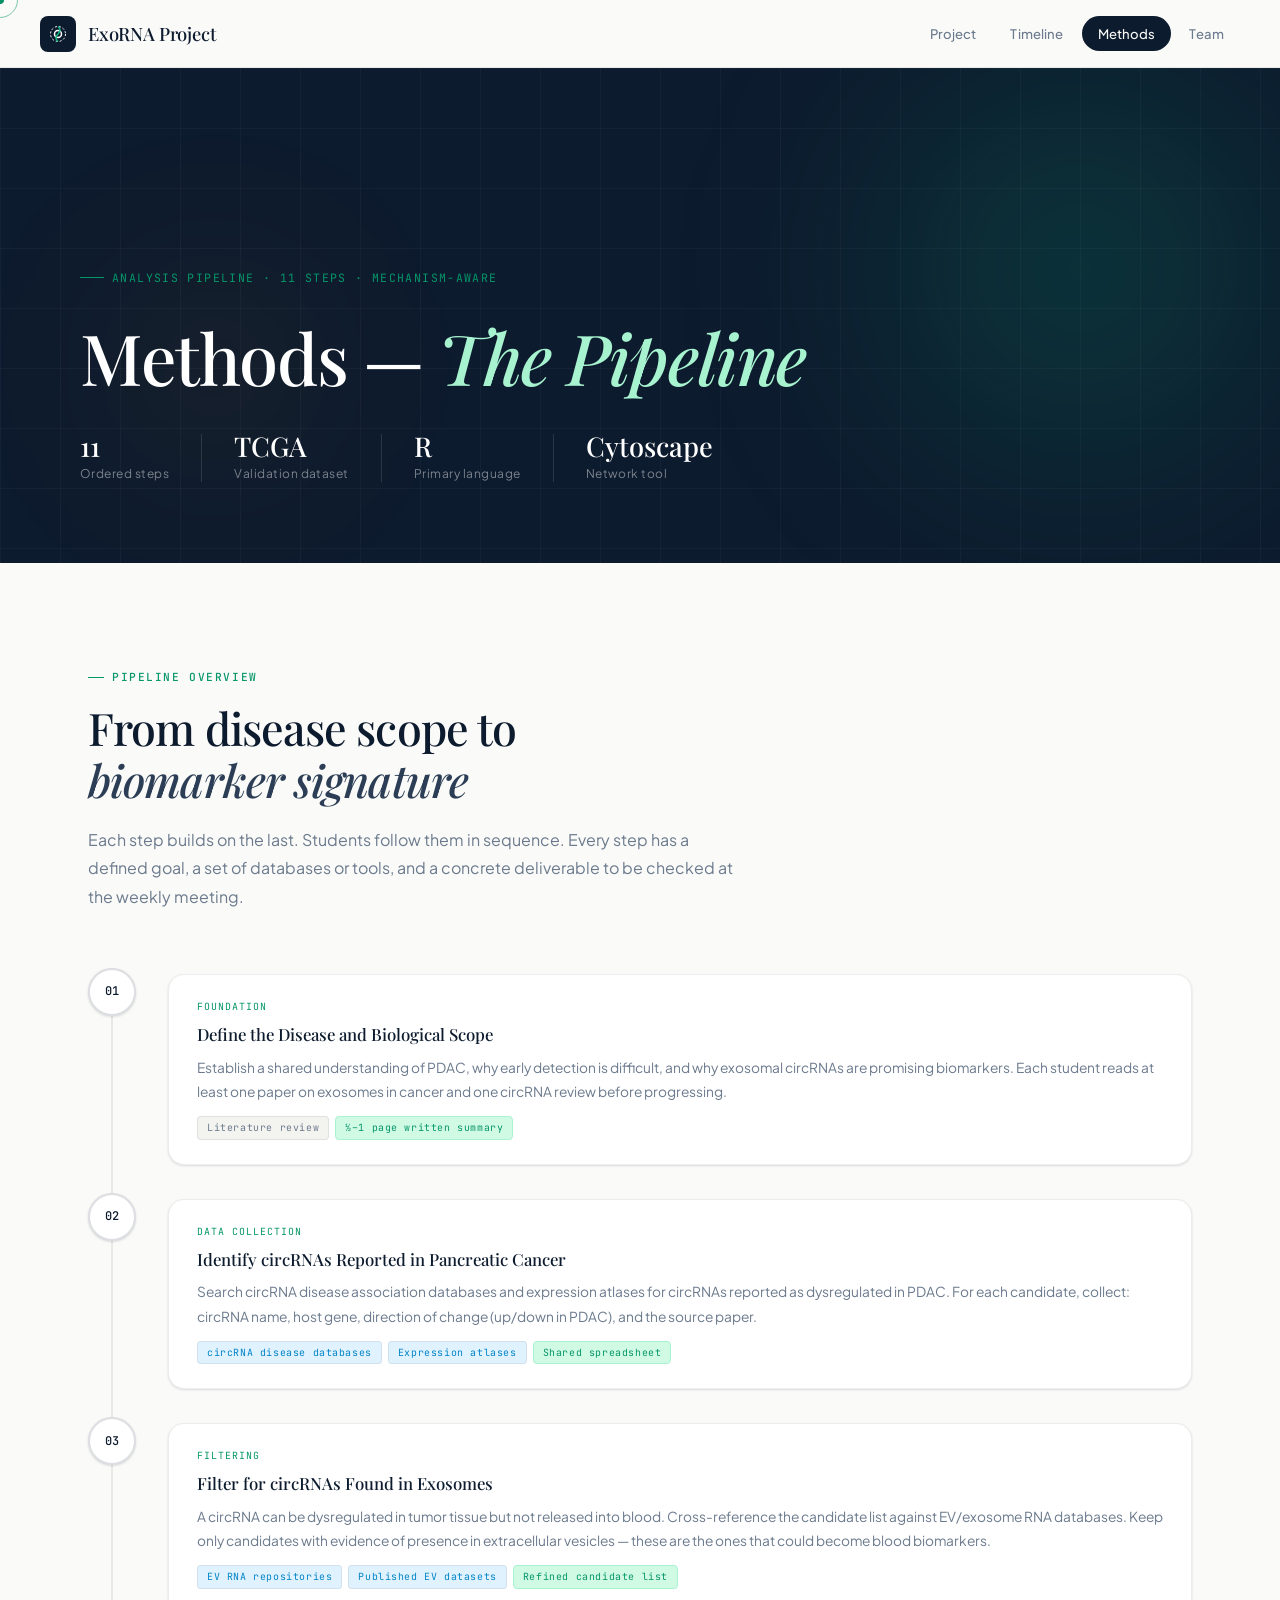
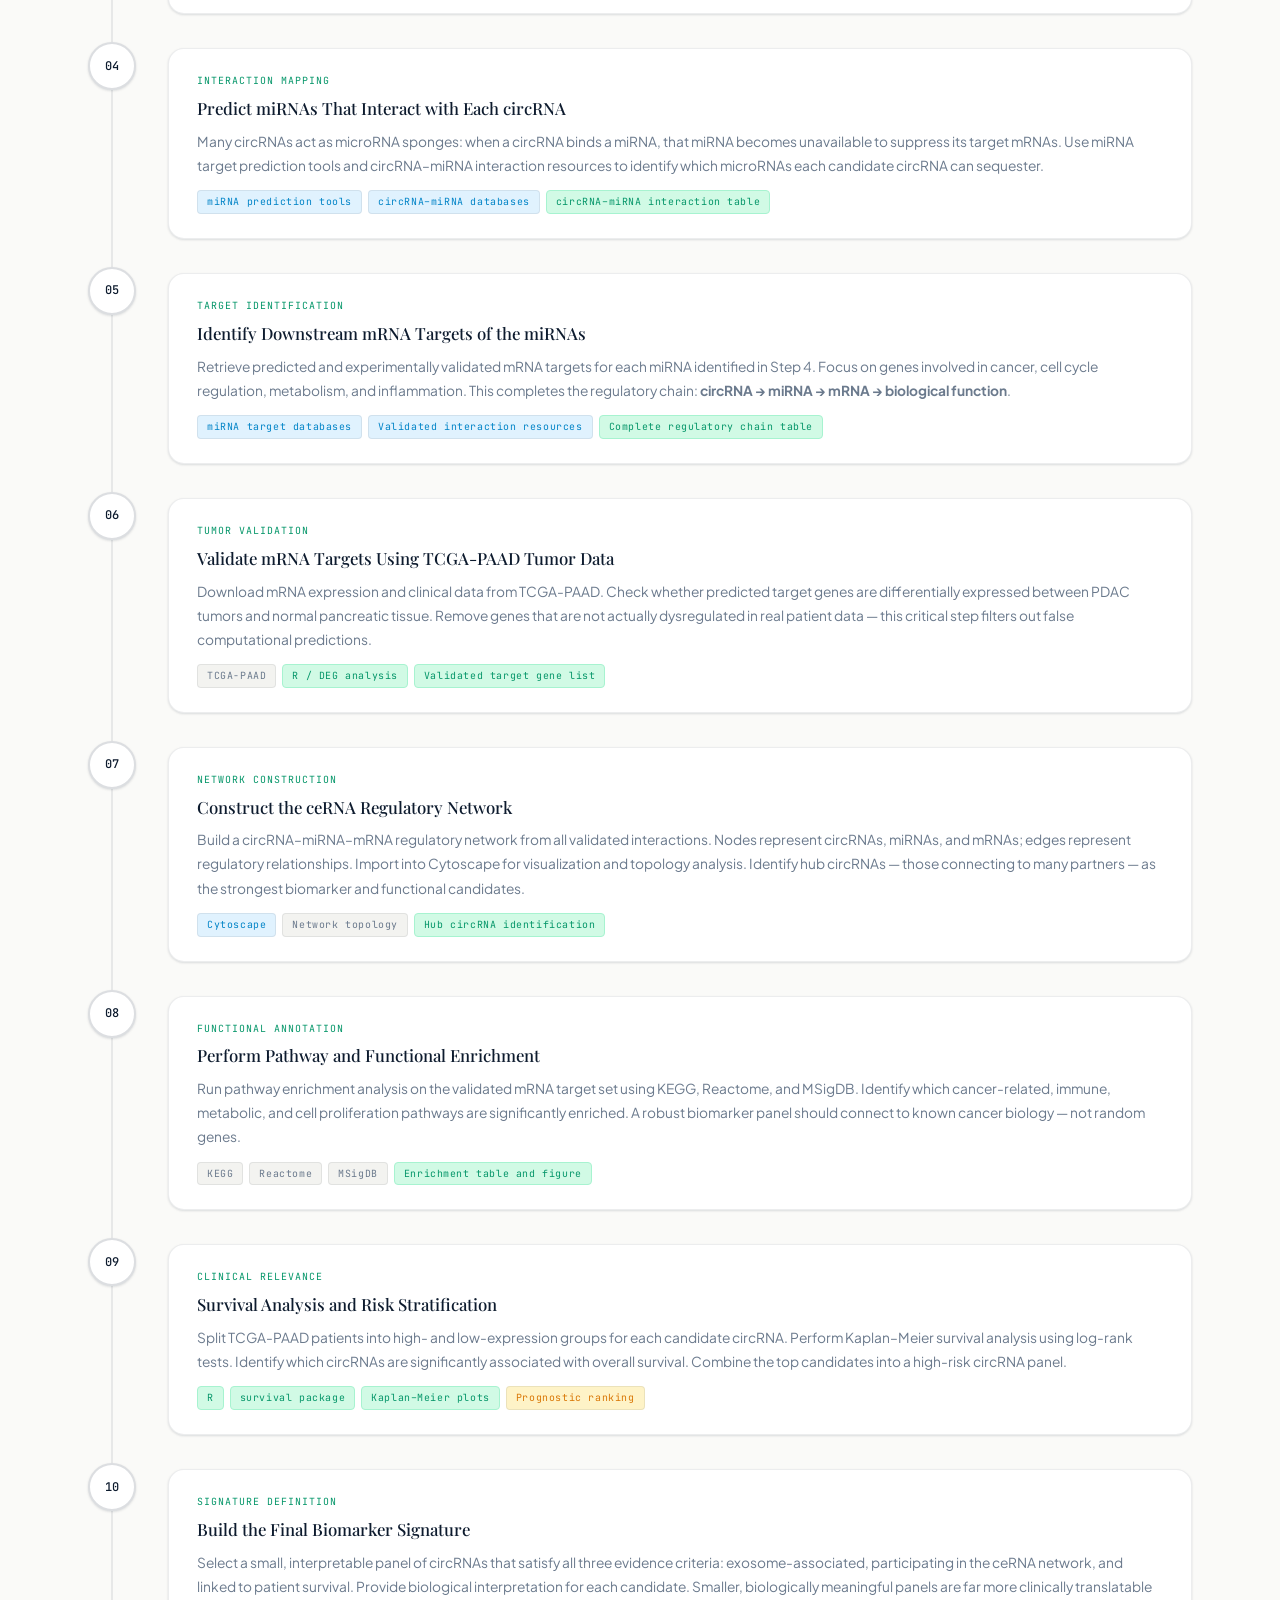
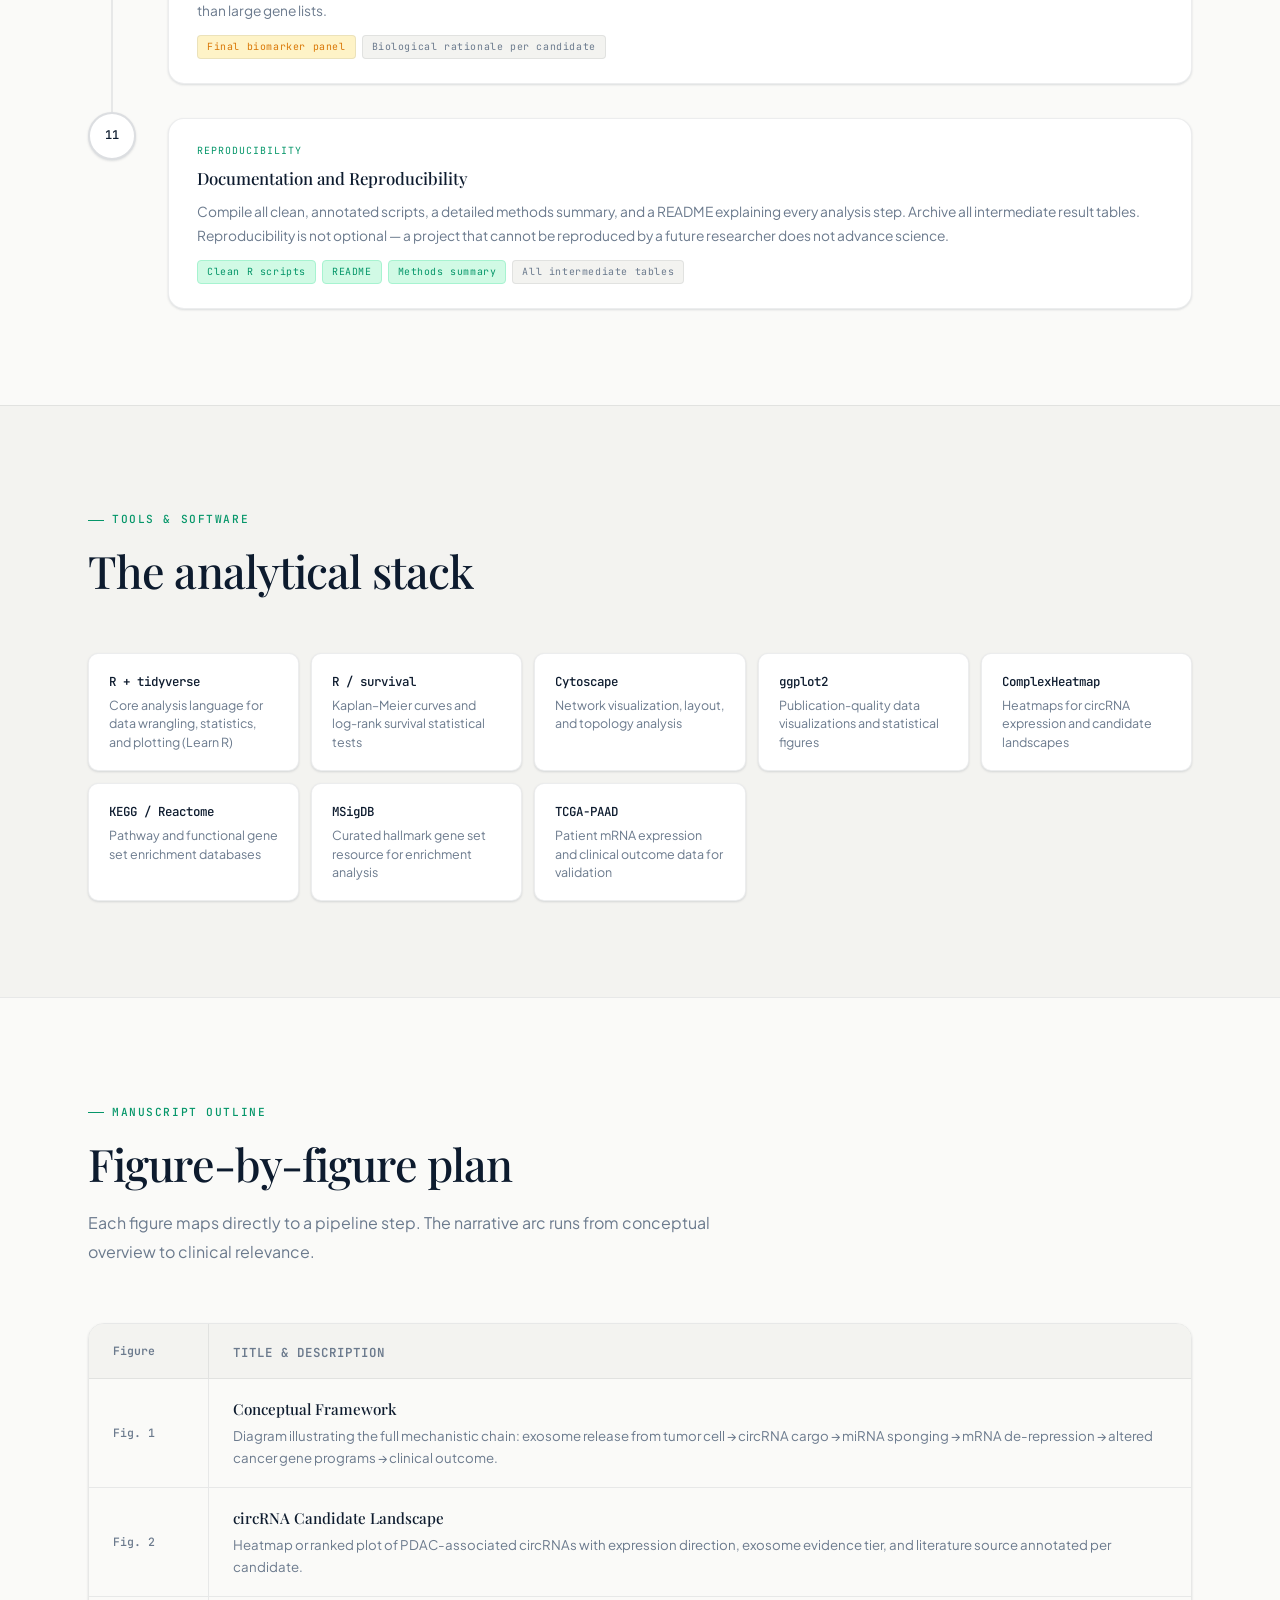
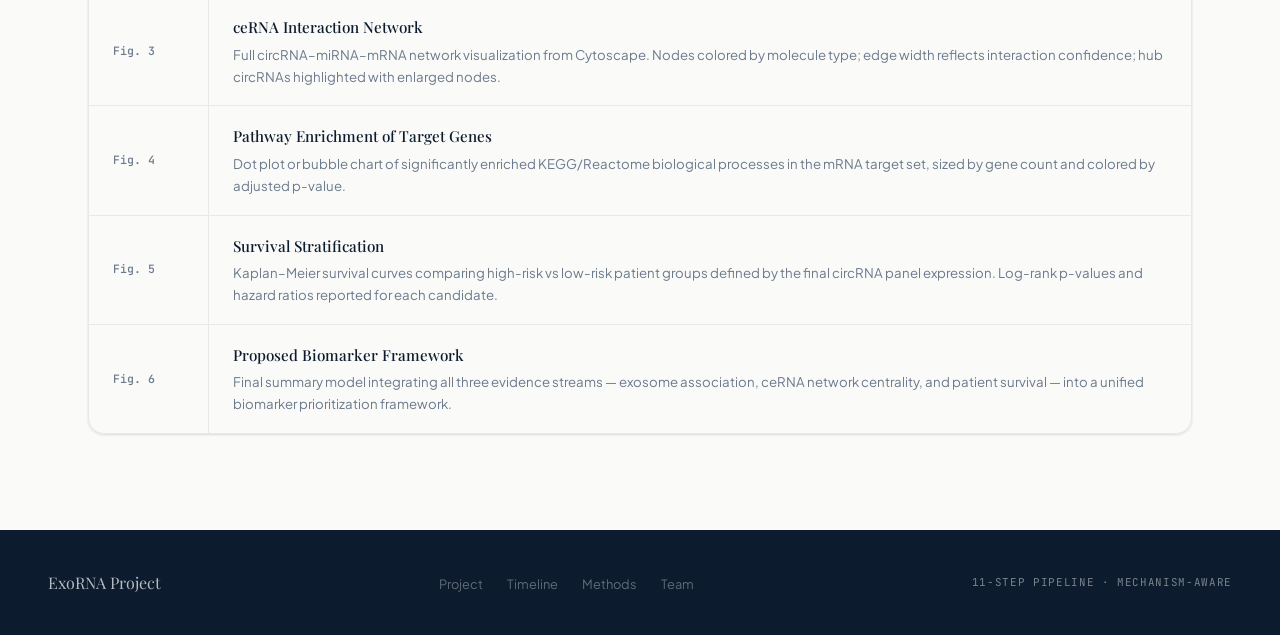
==== commit cc8a01b0: "Update methods.html" ====
--- a/methods.html
+++ b/methods.html
@@ -264,16 +264,21 @@
         <div class="section-label">Tools & Software</div>
         <h2 class="section-title">The analytical stack</h2>
       </div>
-      <div class="tools-grid reveal">
-        <div class="tool-card"><div class="tool-name">R + tidyverse</div><div class="tool-desc">Core analysis language for data wrangling, statistics, and plotting</div></div>
-        <div class="tool-card"><div class="tool-name">R / survival</div><div class="tool-desc">Kaplan–Meier curves and log-rank survival statistical tests</div></div>
-        <div class="tool-card"><div class="tool-name">Cytoscape</div><div class="tool-desc">Network visualization, layout, and topology analysis</div></div>
-        <div class="tool-card"><div class="tool-name">ggplot2</div><div class="tool-desc">Publication-quality data visualizations and statistical figures</div></div>
-        <div class="tool-card"><div class="tool-name">ComplexHeatmap</div><div class="tool-desc">Heatmaps for circRNA expression and candidate landscapes</div></div>
-        <div class="tool-card"><div class="tool-name">KEGG / Reactome</div><div class="tool-desc">Pathway and functional gene set enrichment databases</div></div>
-        <div class="tool-card"><div class="tool-name">MSigDB</div><div class="tool-desc">Curated hallmark gene set resource for enrichment analysis</div></div>
-        <div class="tool-card"><div class="tool-name">TCGA-PAAD</div><div class="tool-desc">Patient mRNA expression and clinical outcome data for validation</div></div>
-      </div>
+     <div class="tools-grid reveal">
+  <a href="https://www.w3schools.com/r/" target="_blank" style="text-decoration: none; color: inherit;">
+    <div class="tool-card">
+      <div class="tool-name">R + tidyverse</div>
+      <div class="tool-desc">Core analysis language for data wrangling, statistics, and plotting (Learn R)</div>
+    </div>
+  </a>
+  <div class="tool-card"><div class="tool-name">R / survival</div><div class="tool-desc">Kaplan–Meier curves and log-rank survival statistical tests</div></div>
+  <div class="tool-card"><div class="tool-name">Cytoscape</div><div class="tool-desc">Network visualization, layout, and topology analysis</div></div>
+  <div class="tool-card"><div class="tool-name">ggplot2</div><div class="tool-desc">Publication-quality data visualizations and statistical figures</div></div>
+  <div class="tool-card"><div class="tool-name">ComplexHeatmap</div><div class="tool-desc">Heatmaps for circRNA expression and candidate landscapes</div></div>
+  <div class="tool-card"><div class="tool-name">KEGG / Reactome</div><div class="tool-desc">Pathway and functional gene set enrichment databases</div></div>
+  <div class="tool-card"><div class="tool-name">MSigDB</div><div class="tool-desc">Curated hallmark gene set resource for enrichment analysis</div></div>
+  <div class="tool-card"><div class="tool-name">TCGA-PAAD</div><div class="tool-desc">Patient mRNA expression and clinical outcome data for validation</div></div>
+</div>
     </div>
   </section>
 
